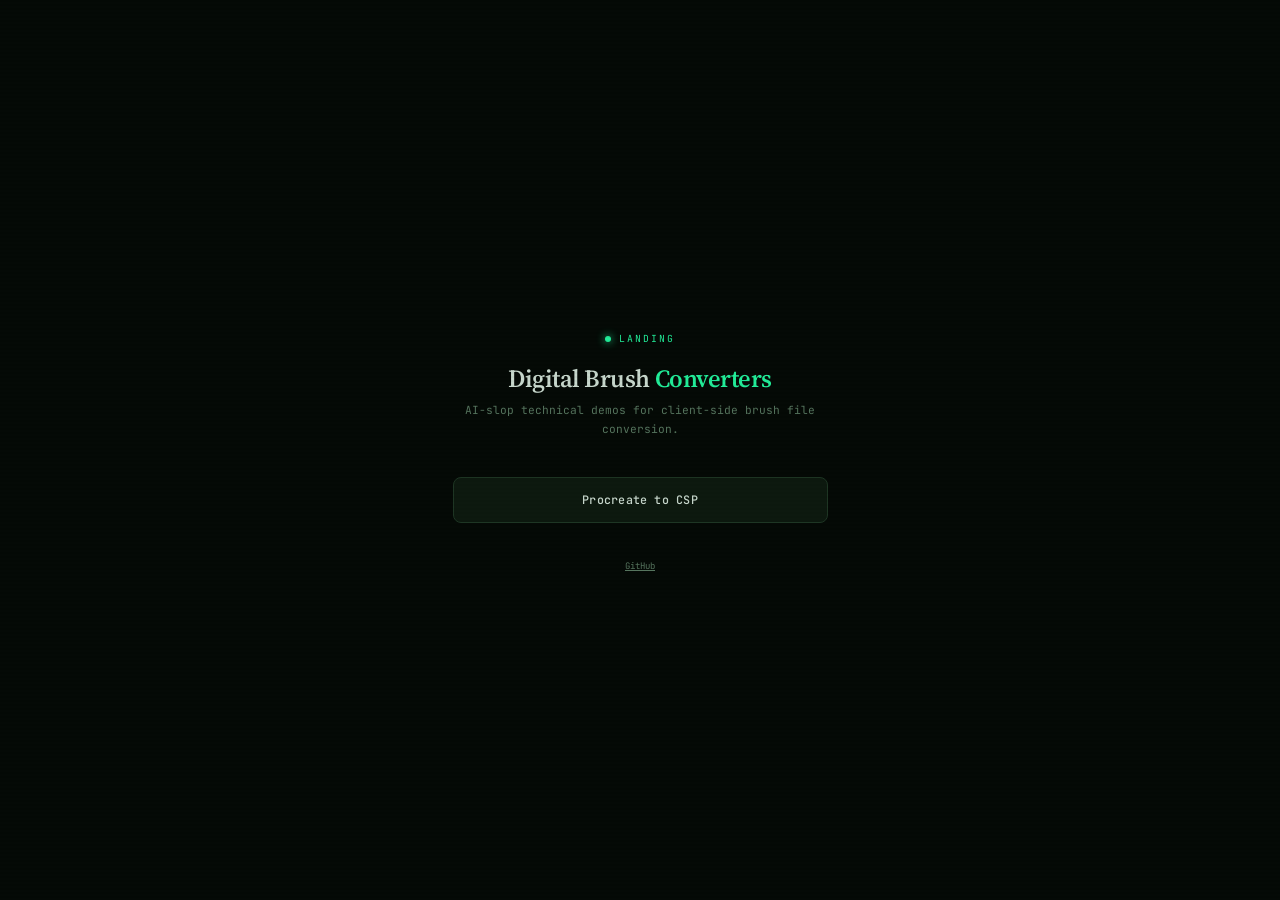
==== index.html @ ec1bb150 "Init" ====
<!DOCTYPE html>
<html lang="en">

<head>
  <meta charset="UTF-8">
  <meta name="viewport" content="width=device-width, initial-scale=1.0">
  <title>Links</title>
  <link
    href="https://fonts.googleapis.com/css2?family=JetBrains+Mono:wght@300;400;500;600;700&family=Source+Serif+4:ital,opsz,wght@0,8..60,300;0,8..60,400;0,8..60,600;1,8..60,400&display=swap"
    rel="stylesheet">
  <style>
    *,
    *::before,
    *::after {
      box-sizing: border-box;
      margin: 0;
      padding: 0
    }

    :root {
      --void: #050a06;
      --deep: #091209;
      --surf: #0d190f;
      --raised: #122016;
      --card: #17281c;
      --rule: #1e3624;
      --rule-hi: #2a5035;
      --t1: #c8d8cd;
      --t2: #88a891;
      --t3: #56755e;
      --green: #22ee99;
      --green-d: #22ee9930;
      --mono: 'JetBrains Mono', monospace;
      --serif: 'Source Serif 4', Georgia, serif;
    }

    html {
      font-size: 15px
    }

    body {
      font-family: var(--mono);
      background: var(--void);
      color: var(--t2);
      line-height: 1.55;
      min-height: 100vh;
      display: flex;
      align-items: center;
      justify-content: center;
      -webkit-font-smoothing: antialiased;
    }

    body::after {
      content: '';
      position: fixed;
      inset: 0;
      pointer-events: none;
      z-index: 9999;
      background: repeating-linear-gradient(0deg, transparent, transparent 2px, rgba(0, 0, 0, .03) 2px, rgba(0, 0, 0, .03) 4px);
    }

    .wrap {
      width: 100%;
      max-width: 420px;
      padding: 3rem 1.5rem;
      text-align: center;
    }

    .eyebrow {
      font-size: .65rem;
      letter-spacing: .2em;
      text-transform: uppercase;
      color: var(--green);
      display: inline-flex;
      align-items: center;
      gap: .5rem;
      margin-bottom: 1rem;
    }

    .eyebrow::before {
      content: '';
      width: 6px;
      height: 6px;
      background: var(--green);
      border-radius: 50%;
      box-shadow: 0 0 8px var(--green);
    }

    h1 {
      font-family: var(--serif);
      font-size: 1.65rem;
      font-weight: 600;
      color: var(--t1);
      line-height: 1.3;
      margin-bottom: .5rem;
      letter-spacing: -.02em;
    }

    h1 em {
      font-style: normal;
      color: var(--green)
    }

    .subtitle {
      font-size: .75rem;
      color: var(--t3);
      margin-bottom: 2.5rem;
      line-height: 1.7;
    }

    .links {
      display: flex;
      flex-direction: column;
      gap: .75rem;
    }

    .link-btn {
      display: block;
      font-family: var(--mono);
      font-size: .78rem;
      font-weight: 500;
      padding: .85rem 1.5rem;
      border: 1.5px solid var(--rule);
      border-radius: 8px;
      background: var(--surf);
      color: var(--t1);
      text-decoration: none;
      transition: all .2s;
      letter-spacing: .02em;
    }

    .link-btn:hover {
      border-color: var(--green);
      background: var(--green-d);
      color: var(--green);
      transform: translateY(-1px);
      box-shadow: 0 4px 20px var(--green-d);
    }

    .footer {
      margin-top: 2.5rem;
      font-size: .6rem;
      color: var(--t3);
      display: block;
    }
  </style>
</head>

<body>
  <div class="wrap">
    <div class="eyebrow">Landing</div>
    <h1>Digital Brush <em>Converters</em></h1>
    <p class="subtitle">AI-slop technical demos for client-side brush file conversion.</p>

    <div class="links">
      <a class="link-btn" href="procreate-csp-tools">Procreate to CSP</a>
    </div>

    <a class="footer" href="https://github.com/javadhamidi/digital-brush-converters">GitHub</a>
  </div>
</body>

</html>
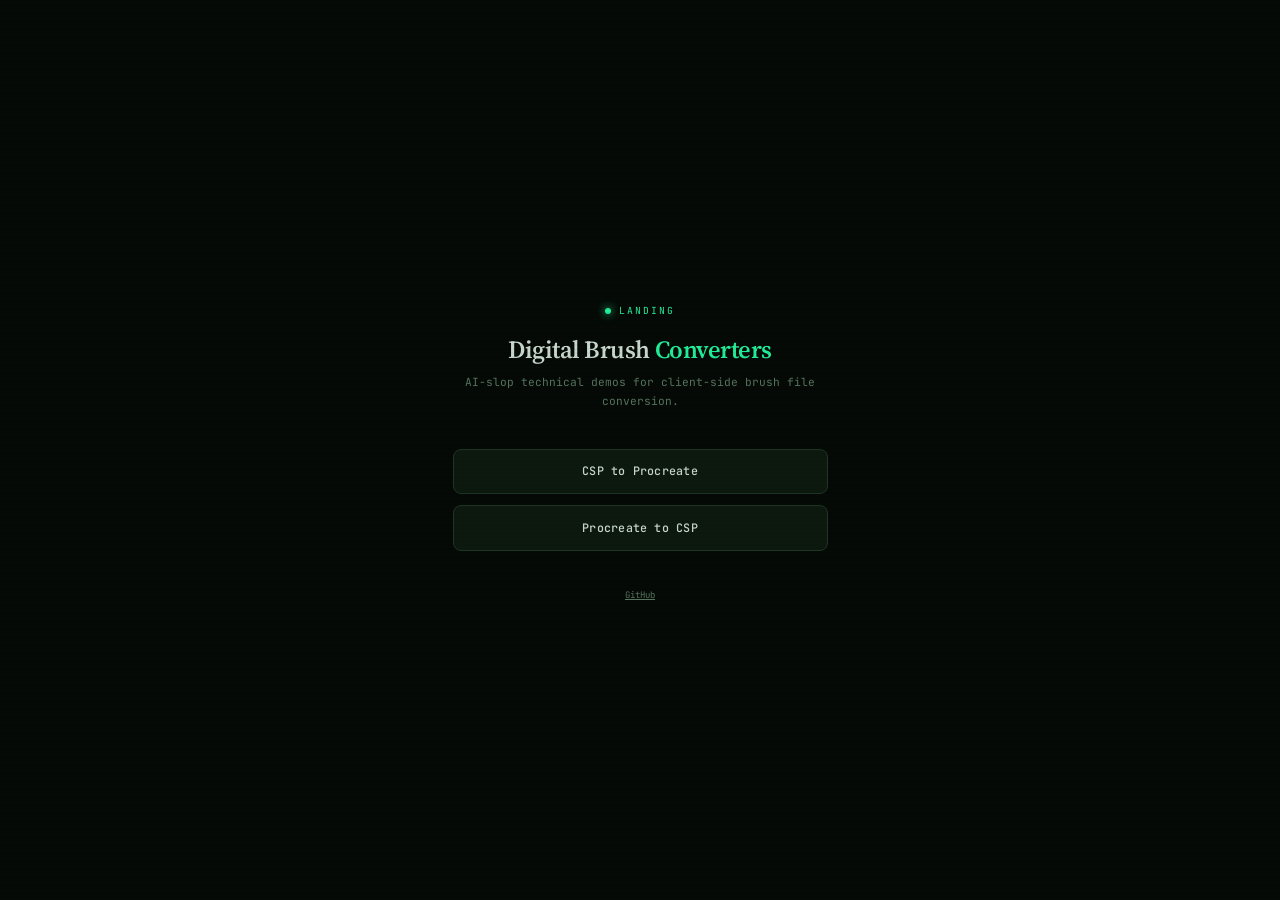
==== commit 3da30be1: "Added CSP to Procreate tool" ====
--- a/index.html
+++ b/index.html
@@ -153,11 +153,12 @@
     <p class="subtitle">AI-slop technical demos for client-side brush file conversion.</p>
 
     <div class="links">
-      <a class="link-btn" href="procreate-csp-tools">Procreate to CSP</a>
+      <a class="link-btn" href="tools/csp-to-procreate">CSP to Procreate</a>
+      <a class="link-btn" href="tools/procreate-to-csp">Procreate to CSP</a>
     </div>
 
     <a class="footer" href="https://github.com/javadhamidi/digital-brush-converters">GitHub</a>
   </div>
 </body>
 
-</html>+</html>
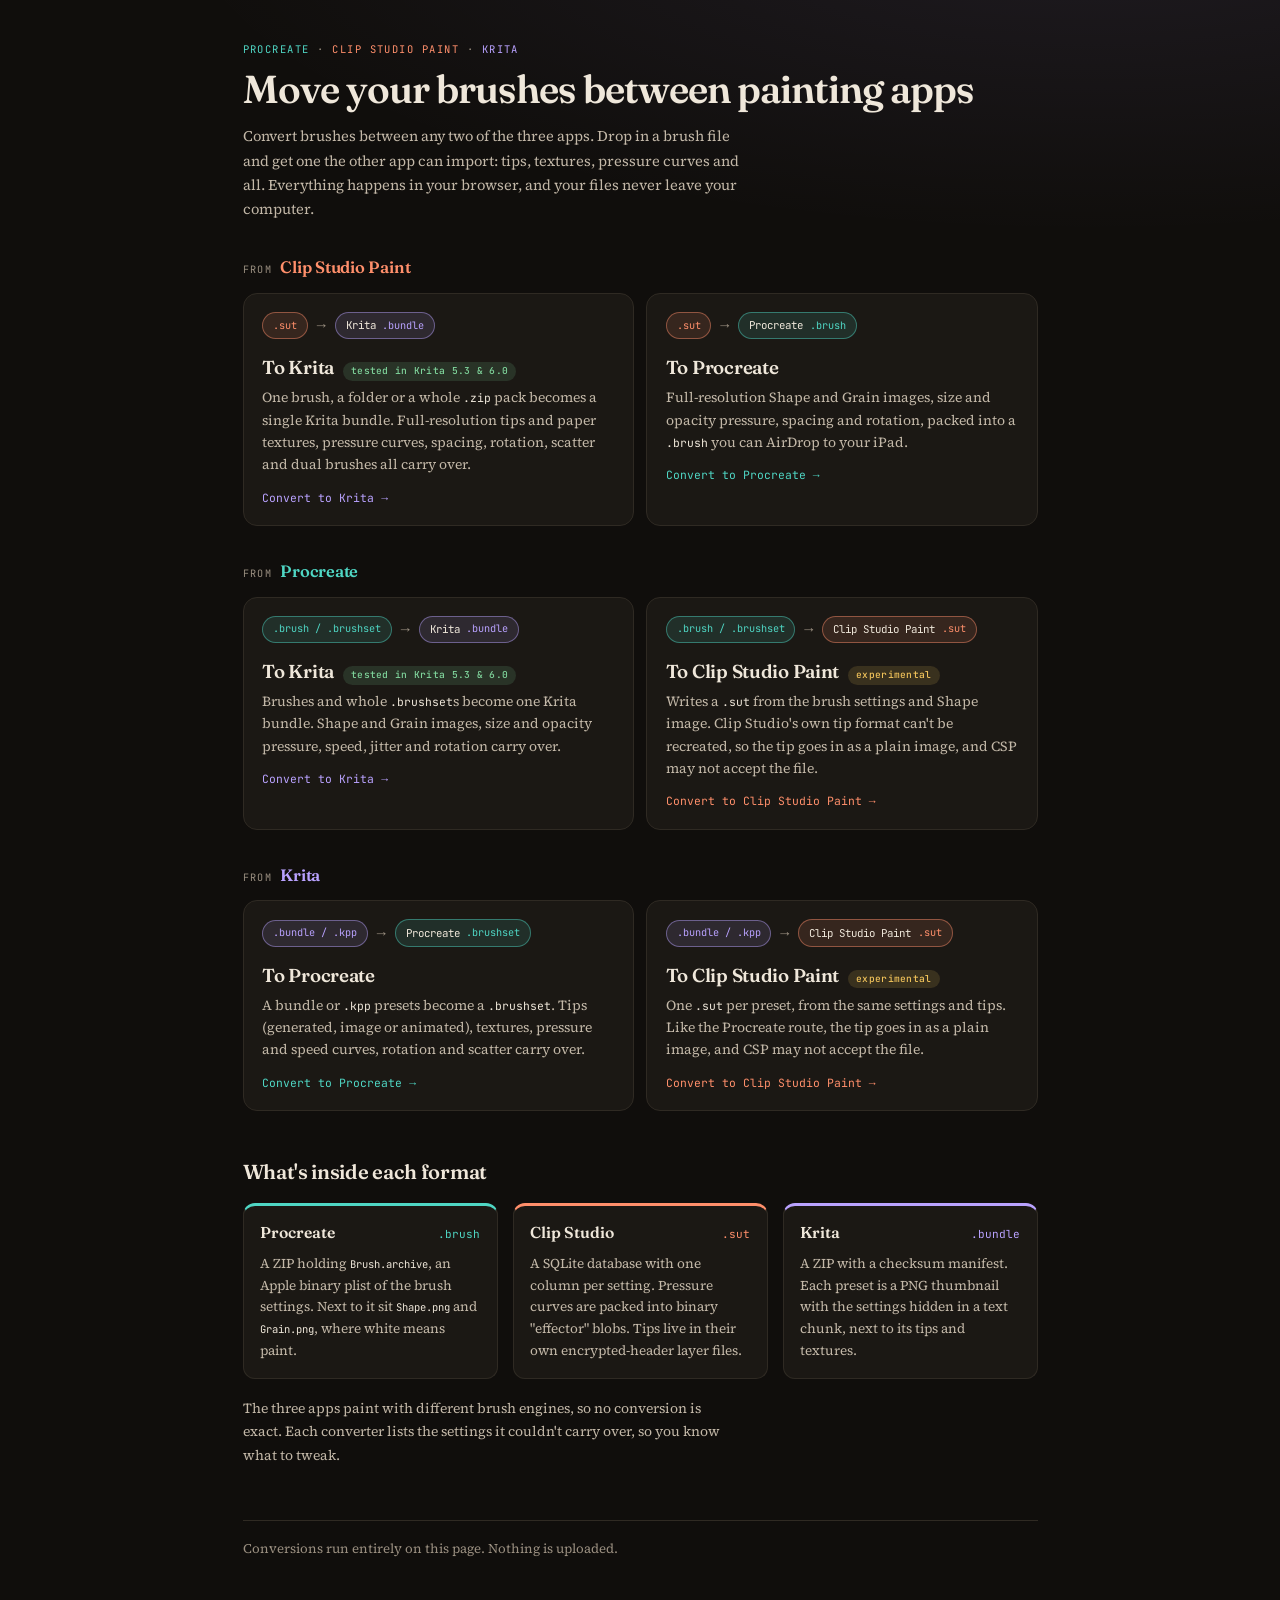
==== commit d5fc1826: "v2" ====
--- a/index.html
+++ b/index.html
@@ -1,164 +1,117 @@
 <!DOCTYPE html>
 <html lang="en">
-
 <head>
   <meta charset="UTF-8">
   <meta name="viewport" content="width=device-width, initial-scale=1.0">
-  <title>Links</title>
-  <link
-    href="https://fonts.googleapis.com/css2?family=JetBrains+Mono:wght@300;400;500;600;700&family=Source+Serif+4:ital,opsz,wght@0,8..60,300;0,8..60,400;0,8..60,600;1,8..60,400&display=swap"
-    rel="stylesheet">
-  <style>
-    *,
-    *::before,
-    *::after {
-      box-sizing: border-box;
-      margin: 0;
-      padding: 0
-    }
+  <title>Brush Converters</title>
+  <meta name="description" content="Move brushes between Procreate, Clip Studio Paint and Krita, right in your browser.">
+  <link rel="stylesheet" href="assets/fonts.css">
+  <link rel="stylesheet" href="assets/style.css">
+</head>
+<body class="to-krita">
+  <div class="wrap">
+    <header>
+      <p class="kicker"><span class="c-procreate">Procreate</span> · <span class="c-csp">Clip Studio Paint</span> · <span class="c-krita">Krita</span></p>
+      <h1>Move your brushes between painting apps</h1>
+      <p class="subtitle">Convert brushes between any two of the three apps. Drop in a brush file and get one the other app can import: tips, textures, pressure curves and all. Everything happens in your browser, and your files never leave your computer.</p>
+    </header>
 
-    :root {
-      --void: #050a06;
-      --deep: #091209;
-      --surf: #0d190f;
-      --raised: #122016;
-      --card: #17281c;
-      --rule: #1e3624;
-      --rule-hi: #2a5035;
-      --t1: #c8d8cd;
-      --t2: #88a891;
-      --t3: #56755e;
-      --green: #22ee99;
-      --green-d: #22ee9930;
-      --mono: 'JetBrains Mono', monospace;
-      --serif: 'Source Serif 4', Georgia, serif;
-    }
+    <nav class="routes" aria-label="Converters">
+      <section class="route-group" aria-labelledby="from-csp">
+        <h2 id="from-csp"><span class="from">From</span> <span class="c-csp">Clip Studio Paint</span></h2>
+        <div class="route-pair">
+        <a class="route to-krita" href="tools/csp-to-krita/">
+          <span class="route-line">
+            <span class="fmt csp"><span class="app">Clip Studio Paint</span> <code>.sut</code></span>
+            <span class="arrow" aria-hidden="true">→</span>
+            <span class="fmt krita"><span class="app">Krita</span> <code>.bundle</code></span>
+          </span>
+          <span class="route-title">To Krita <span class="tag ok">tested in Krita 5.3 &amp; 6.0</span></span>
+          <span class="route-desc">One brush, a folder or a whole <code>.zip</code> pack becomes a single Krita bundle. Full-resolution tips and paper textures, pressure curves, spacing, rotation, scatter and dual brushes all carry over.</span>
+          <span class="route-go">Convert to Krita →</span>
+        </a>
+        <a class="route to-procreate" href="tools/csp-to-procreate/">
+          <span class="route-line">
+            <span class="fmt csp"><span class="app">Clip Studio Paint</span> <code>.sut</code></span>
+            <span class="arrow" aria-hidden="true">→</span>
+            <span class="fmt procreate"><span class="app">Procreate</span> <code>.brush</code></span>
+          </span>
+          <span class="route-title">To Procreate</span>
+          <span class="route-desc">Full-resolution Shape and Grain images, size and opacity pressure, spacing and rotation, packed into a <code>.brush</code> you can AirDrop to your iPad.</span>
+          <span class="route-go">Convert to Procreate →</span>
+        </a>
+        </div>
+      </section>
+      <section class="route-group" aria-labelledby="from-procreate">
+        <h2 id="from-procreate"><span class="from">From</span> <span class="c-procreate">Procreate</span></h2>
+        <div class="route-pair">
+        <a class="route to-krita" href="tools/procreate-to-krita/">
+          <span class="route-line">
+            <span class="fmt procreate"><span class="app">Procreate</span> <code>.brush / .brushset</code></span>
+            <span class="arrow" aria-hidden="true">→</span>
+            <span class="fmt krita"><span class="app">Krita</span> <code>.bundle</code></span>
+          </span>
+          <span class="route-title">To Krita <span class="tag ok">tested in Krita 5.3 &amp; 6.0</span></span>
+          <span class="route-desc">Brushes and whole <code>.brushset</code>s become one Krita bundle. Shape and Grain images, size and opacity pressure, speed, jitter and rotation carry over.</span>
+          <span class="route-go">Convert to Krita →</span>
+        </a>
+        <a class="route to-csp" href="tools/procreate-to-csp/">
+          <span class="route-line">
+            <span class="fmt procreate"><span class="app">Procreate</span> <code>.brush / .brushset</code></span>
+            <span class="arrow" aria-hidden="true">→</span>
+            <span class="fmt csp"><span class="app">Clip Studio Paint</span> <code>.sut</code></span>
+          </span>
+          <span class="route-title">To Clip Studio Paint <span class="tag exp">experimental</span></span>
+          <span class="route-desc">Writes a <code>.sut</code> from the brush settings and Shape image. Clip Studio's own tip format can't be recreated, so the tip goes in as a plain image, and CSP may not accept the file.</span>
+          <span class="route-go">Convert to Clip Studio Paint →</span>
+        </a>
+        </div>
+      </section>
+      <section class="route-group" aria-labelledby="from-krita">
+        <h2 id="from-krita"><span class="from">From</span> <span class="c-krita">Krita</span></h2>
+        <div class="route-pair">
+        <a class="route to-procreate" href="tools/krita-to-procreate/">
+          <span class="route-line">
+            <span class="fmt krita"><span class="app">Krita</span> <code>.bundle / .kpp</code></span>
+            <span class="arrow" aria-hidden="true">→</span>
+            <span class="fmt procreate"><span class="app">Procreate</span> <code>.brushset</code></span>
+          </span>
+          <span class="route-title">To Procreate</span>
+          <span class="route-desc">A bundle or <code>.kpp</code> presets become a <code>.brushset</code>. Tips (generated, image or animated), textures, pressure and speed curves, rotation and scatter carry over.</span>
+          <span class="route-go">Convert to Procreate →</span>
+        </a>
+        <a class="route to-csp" href="tools/krita-to-csp/">
+          <span class="route-line">
+            <span class="fmt krita"><span class="app">Krita</span> <code>.bundle / .kpp</code></span>
+            <span class="arrow" aria-hidden="true">→</span>
+            <span class="fmt csp"><span class="app">Clip Studio Paint</span> <code>.sut</code></span>
+          </span>
+          <span class="route-title">To Clip Studio Paint <span class="tag exp">experimental</span></span>
+          <span class="route-desc">One <code>.sut</code> per preset, from the same settings and tips. Like the Procreate route, the tip goes in as a plain image, and CSP may not accept the file.</span>
+          <span class="route-go">Convert to Clip Studio Paint →</span>
+        </a>
+        </div>
+      </section>
+    </nav>
 
-    html {
-      font-size: 15px
-    }
+    <h2>What's inside each format</h2>
+    <div class="formats">
+      <section class="format procreate">
+        <h3>Procreate <code>.brush</code></h3>
+        <p>A ZIP holding <code>Brush.archive</code>, an Apple binary plist of the brush settings. Next to it sit <code>Shape.png</code> and <code>Grain.png</code>, where white means paint.</p>
+      </section>
+      <section class="format csp">
+        <h3>Clip Studio <code>.sut</code></h3>
+        <p>A SQLite database with one column per setting. Pressure curves are packed into binary "effector" blobs. Tips live in their own encrypted-header layer files.</p>
+      </section>
+      <section class="format krita">
+        <h3>Krita <code>.bundle</code></h3>
+        <p>A ZIP with a checksum manifest. Each preset is a PNG thumbnail with the settings hidden in a text chunk, next to its tips and textures.</p>
+      </section>
+    </div>
+    <p class="note">The three apps paint with different brush engines, so no conversion is exact. Each converter lists the settings it couldn't carry over, so you know what to tweak.</p>
 
-    body {
-      font-family: var(--mono);
-      background: var(--void);
-      color: var(--t2);
-      line-height: 1.55;
-      min-height: 100vh;
-      display: flex;
-      align-items: center;
-      justify-content: center;
-      -webkit-font-smoothing: antialiased;
-    }
-
-    body::after {
-      content: '';
-      position: fixed;
-      inset: 0;
-      pointer-events: none;
-      z-index: 9999;
-      background: repeating-linear-gradient(0deg, transparent, transparent 2px, rgba(0, 0, 0, .03) 2px, rgba(0, 0, 0, .03) 4px);
-    }
-
-    .wrap {
-      width: 100%;
-      max-width: 420px;
-      padding: 3rem 1.5rem;
-      text-align: center;
-    }
-
-    .eyebrow {
-      font-size: .65rem;
-      letter-spacing: .2em;
-      text-transform: uppercase;
-      color: var(--green);
-      display: inline-flex;
-      align-items: center;
-      gap: .5rem;
-      margin-bottom: 1rem;
-    }
-
-    .eyebrow::before {
-      content: '';
-      width: 6px;
-      height: 6px;
-      background: var(--green);
-      border-radius: 50%;
-      box-shadow: 0 0 8px var(--green);
-    }
-
-    h1 {
-      font-family: var(--serif);
-      font-size: 1.65rem;
-      font-weight: 600;
-      color: var(--t1);
-      line-height: 1.3;
-      margin-bottom: .5rem;
-      letter-spacing: -.02em;
-    }
-
-    h1 em {
-      font-style: normal;
-      color: var(--green)
-    }
-
-    .subtitle {
-      font-size: .75rem;
-      color: var(--t3);
-      margin-bottom: 2.5rem;
-      line-height: 1.7;
-    }
-
-    .links {
-      display: flex;
-      flex-direction: column;
-      gap: .75rem;
-    }
-
-    .link-btn {
-      display: block;
-      font-family: var(--mono);
-      font-size: .78rem;
-      font-weight: 500;
-      padding: .85rem 1.5rem;
-      border: 1.5px solid var(--rule);
-      border-radius: 8px;
-      background: var(--surf);
-      color: var(--t1);
-      text-decoration: none;
-      transition: all .2s;
-      letter-spacing: .02em;
-    }
-
-    .link-btn:hover {
-      border-color: var(--green);
-      background: var(--green-d);
-      color: var(--green);
-      transform: translateY(-1px);
-      box-shadow: 0 4px 20px var(--green-d);
-    }
-
-    .footer {
-      margin-top: 2.5rem;
-      font-size: .6rem;
-      color: var(--t3);
-      display: block;
-    }
-  </style>
-</head>
-
-<body>
-  <div class="wrap">
-    <div class="eyebrow">Landing</div>
-    <h1>Digital Brush <em>Converters</em></h1>
-    <p class="subtitle">AI-slop technical demos for client-side brush file conversion.</p>
-
-    <div class="links">
-      <a class="link-btn" href="tools/csp-to-procreate">CSP to Procreate</a>
-      <a class="link-btn" href="tools/procreate-to-csp">Procreate to CSP</a>
-    </div>
-
-    <a class="footer" href="https://github.com/javadhamidi/digital-brush-converters">GitHub</a>
+    <footer>Conversions run entirely on this page. Nothing is uploaded.</footer>
   </div>
 </body>
-
 </html>
--- a/assets/fonts.css
+++ b/assets/fonts.css
@@ -0,0 +1,378 @@
+/* vietnamese */
+@font-face {
+  font-family: 'Fraunces';
+  font-style: normal;
+  font-weight: 300;
+  font-display: swap;
+  src: url(fonts/fraunces-v38-6NU78FyLNQOQZAnv9bYEvDiIdE9Ea92uemAk_WBq8U_9v0c2Wa0KxCBTeO-U.woff2) format('woff2');
+  unicode-range: U+0102-0103, U+0110-0111, U+0128-0129, U+0168-0169, U+01A0-01A1, U+01AF-01B0, U+0300-0301, U+0303-0304, U+0308-0309, U+0323, U+0329, U+1EA0-1EF9, U+20AB;
+}
+/* latin-ext */
+@font-face {
+  font-family: 'Fraunces';
+  font-style: normal;
+  font-weight: 300;
+  font-display: swap;
+  src: url(fonts/fraunces-v38-6NU78FyLNQOQZAnv9bYEvDiIdE9Ea92uemAk_WBq8U_9v0c2Wa0KxCFTeO-U.woff2) format('woff2');
+  unicode-range: U+0100-02BA, U+02BD-02C5, U+02C7-02CC, U+02CE-02D7, U+02DD-02FF, U+0304, U+0308, U+0329, U+1D00-1DBF, U+1E00-1E9F, U+1EF2-1EFF, U+2020, U+20A0-20AB, U+20AD-20C4, U+2113, U+2C60-2C7F, U+A720-A7FF;
+}
+/* latin */
+@font-face {
+  font-family: 'Fraunces';
+  font-style: normal;
+  font-weight: 300;
+  font-display: swap;
+  src: url(fonts/fraunces-v38-6NU78FyLNQOQZAnv9bYEvDiIdE9Ea92uemAk_WBq8U_9v0c2Wa0KxC9TeA.woff2) format('woff2');
+  unicode-range: U+0000-00FF, U+0131, U+0152-0153, U+02BB-02BC, U+02C6, U+02DA, U+02DC, U+0304, U+0308, U+0329, U+2000-206F, U+20AC, U+2122, U+2191, U+2193, U+2212, U+2215, U+FEFF, U+FFFD;
+}
+/* vietnamese */
+@font-face {
+  font-family: 'Fraunces';
+  font-style: normal;
+  font-weight: 600;
+  font-display: swap;
+  src: url(fonts/fraunces-v38-6NU78FyLNQOQZAnv9bYEvDiIdE9Ea92uemAk_WBq8U_9v0c2Wa0KxCBTeO-U.woff2) format('woff2');
+  unicode-range: U+0102-0103, U+0110-0111, U+0128-0129, U+0168-0169, U+01A0-01A1, U+01AF-01B0, U+0300-0301, U+0303-0304, U+0308-0309, U+0323, U+0329, U+1EA0-1EF9, U+20AB;
+}
+/* latin-ext */
+@font-face {
+  font-family: 'Fraunces';
+  font-style: normal;
+  font-weight: 600;
+  font-display: swap;
+  src: url(fonts/fraunces-v38-6NU78FyLNQOQZAnv9bYEvDiIdE9Ea92uemAk_WBq8U_9v0c2Wa0KxCFTeO-U.woff2) format('woff2');
+  unicode-range: U+0100-02BA, U+02BD-02C5, U+02C7-02CC, U+02CE-02D7, U+02DD-02FF, U+0304, U+0308, U+0329, U+1D00-1DBF, U+1E00-1E9F, U+1EF2-1EFF, U+2020, U+20A0-20AB, U+20AD-20C4, U+2113, U+2C60-2C7F, U+A720-A7FF;
+}
+/* latin */
+@font-face {
+  font-family: 'Fraunces';
+  font-style: normal;
+  font-weight: 600;
+  font-display: swap;
+  src: url(fonts/fraunces-v38-6NU78FyLNQOQZAnv9bYEvDiIdE9Ea92uemAk_WBq8U_9v0c2Wa0KxC9TeA.woff2) format('woff2');
+  unicode-range: U+0000-00FF, U+0131, U+0152-0153, U+02BB-02BC, U+02C6, U+02DA, U+02DC, U+0304, U+0308, U+0329, U+2000-206F, U+20AC, U+2122, U+2191, U+2193, U+2212, U+2215, U+FEFF, U+FFFD;
+}
+/* cyrillic-ext */
+@font-face {
+  font-family: 'JetBrains Mono';
+  font-style: normal;
+  font-weight: 400;
+  font-display: swap;
+  src: url(fonts/jetbrainsmono-v24-tDbv2o-flEEny0FZhsfKu5WU4zr3E_BX0PnT8RD8yKwBNntkaToggR7BYRbKPx3cwhsk.woff2) format('woff2');
+  unicode-range: U+0460-052F, U+1C80-1C8A, U+20B4, U+2DE0-2DFF, U+A640-A69F, U+FE2E-FE2F;
+}
+/* cyrillic */
+@font-face {
+  font-family: 'JetBrains Mono';
+  font-style: normal;
+  font-weight: 400;
+  font-display: swap;
+  src: url(fonts/jetbrainsmono-v24-tDbv2o-flEEny0FZhsfKu5WU4zr3E_BX0PnT8RD8yKwBNntkaToggR7BYRbKPxTcwhsk.woff2) format('woff2');
+  unicode-range: U+0301, U+0400-045F, U+0490-0491, U+04B0-04B1, U+2116;
+}
+/* greek */
+@font-face {
+  font-family: 'JetBrains Mono';
+  font-style: normal;
+  font-weight: 400;
+  font-display: swap;
+  src: url(fonts/jetbrainsmono-v24-tDbv2o-flEEny0FZhsfKu5WU4zr3E_BX0PnT8RD8yKwBNntkaToggR7BYRbKPxPcwhsk.woff2) format('woff2');
+  unicode-range: U+0370-0377, U+037A-037F, U+0384-038A, U+038C, U+038E-03A1, U+03A3-03FF;
+}
+/* vietnamese */
+@font-face {
+  font-family: 'JetBrains Mono';
+  font-style: normal;
+  font-weight: 400;
+  font-display: swap;
+  src: url(fonts/jetbrainsmono-v24-tDbv2o-flEEny0FZhsfKu5WU4zr3E_BX0PnT8RD8yKwBNntkaToggR7BYRbKPx_cwhsk.woff2) format('woff2');
+  unicode-range: U+0102-0103, U+0110-0111, U+0128-0129, U+0168-0169, U+01A0-01A1, U+01AF-01B0, U+0300-0301, U+0303-0304, U+0308-0309, U+0323, U+0329, U+1EA0-1EF9, U+20AB;
+}
+/* latin-ext */
+@font-face {
+  font-family: 'JetBrains Mono';
+  font-style: normal;
+  font-weight: 400;
+  font-display: swap;
+  src: url(fonts/jetbrainsmono-v24-tDbv2o-flEEny0FZhsfKu5WU4zr3E_BX0PnT8RD8yKwBNntkaToggR7BYRbKPx7cwhsk.woff2) format('woff2');
+  unicode-range: U+0100-02BA, U+02BD-02C5, U+02C7-02CC, U+02CE-02D7, U+02DD-02FF, U+0304, U+0308, U+0329, U+1D00-1DBF, U+1E00-1E9F, U+1EF2-1EFF, U+2020, U+20A0-20AB, U+20AD-20C4, U+2113, U+2C60-2C7F, U+A720-A7FF;
+}
+/* latin */
+@font-face {
+  font-family: 'JetBrains Mono';
+  font-style: normal;
+  font-weight: 400;
+  font-display: swap;
+  src: url(fonts/jetbrainsmono-v24-tDbv2o-flEEny0FZhsfKu5WU4zr3E_BX0PnT8RD8yKwBNntkaToggR7BYRbKPxDcwg.woff2) format('woff2');
+  unicode-range: U+0000-00FF, U+0131, U+0152-0153, U+02BB-02BC, U+02C6, U+02DA, U+02DC, U+0304, U+0308, U+0329, U+2000-206F, U+20AC, U+2122, U+2191, U+2193, U+2212, U+2215, U+FEFF, U+FFFD;
+}
+/* cyrillic-ext */
+@font-face {
+  font-family: 'JetBrains Mono';
+  font-style: normal;
+  font-weight: 500;
+  font-display: swap;
+  src: url(fonts/jetbrainsmono-v24-tDbv2o-flEEny0FZhsfKu5WU4zr3E_BX0PnT8RD8yKwBNntkaToggR7BYRbKPx3cwhsk.woff2) format('woff2');
+  unicode-range: U+0460-052F, U+1C80-1C8A, U+20B4, U+2DE0-2DFF, U+A640-A69F, U+FE2E-FE2F;
+}
+/* cyrillic */
+@font-face {
+  font-family: 'JetBrains Mono';
+  font-style: normal;
+  font-weight: 500;
+  font-display: swap;
+  src: url(fonts/jetbrainsmono-v24-tDbv2o-flEEny0FZhsfKu5WU4zr3E_BX0PnT8RD8yKwBNntkaToggR7BYRbKPxTcwhsk.woff2) format('woff2');
+  unicode-range: U+0301, U+0400-045F, U+0490-0491, U+04B0-04B1, U+2116;
+}
+/* greek */
+@font-face {
+  font-family: 'JetBrains Mono';
+  font-style: normal;
+  font-weight: 500;
+  font-display: swap;
+  src: url(fonts/jetbrainsmono-v24-tDbv2o-flEEny0FZhsfKu5WU4zr3E_BX0PnT8RD8yKwBNntkaToggR7BYRbKPxPcwhsk.woff2) format('woff2');
+  unicode-range: U+0370-0377, U+037A-037F, U+0384-038A, U+038C, U+038E-03A1, U+03A3-03FF;
+}
+/* vietnamese */
+@font-face {
+  font-family: 'JetBrains Mono';
+  font-style: normal;
+  font-weight: 500;
+  font-display: swap;
+  src: url(fonts/jetbrainsmono-v24-tDbv2o-flEEny0FZhsfKu5WU4zr3E_BX0PnT8RD8yKwBNntkaToggR7BYRbKPx_cwhsk.woff2) format('woff2');
+  unicode-range: U+0102-0103, U+0110-0111, U+0128-0129, U+0168-0169, U+01A0-01A1, U+01AF-01B0, U+0300-0301, U+0303-0304, U+0308-0309, U+0323, U+0329, U+1EA0-1EF9, U+20AB;
+}
+/* latin-ext */
+@font-face {
+  font-family: 'JetBrains Mono';
+  font-style: normal;
+  font-weight: 500;
+  font-display: swap;
+  src: url(fonts/jetbrainsmono-v24-tDbv2o-flEEny0FZhsfKu5WU4zr3E_BX0PnT8RD8yKwBNntkaToggR7BYRbKPx7cwhsk.woff2) format('woff2');
+  unicode-range: U+0100-02BA, U+02BD-02C5, U+02C7-02CC, U+02CE-02D7, U+02DD-02FF, U+0304, U+0308, U+0329, U+1D00-1DBF, U+1E00-1E9F, U+1EF2-1EFF, U+2020, U+20A0-20AB, U+20AD-20C4, U+2113, U+2C60-2C7F, U+A720-A7FF;
+}
+/* latin */
+@font-face {
+  font-family: 'JetBrains Mono';
+  font-style: normal;
+  font-weight: 500;
+  font-display: swap;
+  src: url(fonts/jetbrainsmono-v24-tDbv2o-flEEny0FZhsfKu5WU4zr3E_BX0PnT8RD8yKwBNntkaToggR7BYRbKPxDcwg.woff2) format('woff2');
+  unicode-range: U+0000-00FF, U+0131, U+0152-0153, U+02BB-02BC, U+02C6, U+02DA, U+02DC, U+0304, U+0308, U+0329, U+2000-206F, U+20AC, U+2122, U+2191, U+2193, U+2212, U+2215, U+FEFF, U+FFFD;
+}
+/* cyrillic-ext */
+@font-face {
+  font-family: 'JetBrains Mono';
+  font-style: normal;
+  font-weight: 700;
+  font-display: swap;
+  src: url(fonts/jetbrainsmono-v24-tDbv2o-flEEny0FZhsfKu5WU4zr3E_BX0PnT8RD8yKwBNntkaToggR7BYRbKPx3cwhsk.woff2) format('woff2');
+  unicode-range: U+0460-052F, U+1C80-1C8A, U+20B4, U+2DE0-2DFF, U+A640-A69F, U+FE2E-FE2F;
+}
+/* cyrillic */
+@font-face {
+  font-family: 'JetBrains Mono';
+  font-style: normal;
+  font-weight: 700;
+  font-display: swap;
+  src: url(fonts/jetbrainsmono-v24-tDbv2o-flEEny0FZhsfKu5WU4zr3E_BX0PnT8RD8yKwBNntkaToggR7BYRbKPxTcwhsk.woff2) format('woff2');
+  unicode-range: U+0301, U+0400-045F, U+0490-0491, U+04B0-04B1, U+2116;
+}
+/* greek */
+@font-face {
+  font-family: 'JetBrains Mono';
+  font-style: normal;
+  font-weight: 700;
+  font-display: swap;
+  src: url(fonts/jetbrainsmono-v24-tDbv2o-flEEny0FZhsfKu5WU4zr3E_BX0PnT8RD8yKwBNntkaToggR7BYRbKPxPcwhsk.woff2) format('woff2');
+  unicode-range: U+0370-0377, U+037A-037F, U+0384-038A, U+038C, U+038E-03A1, U+03A3-03FF;
+}
+/* vietnamese */
+@font-face {
+  font-family: 'JetBrains Mono';
+  font-style: normal;
+  font-weight: 700;
+  font-display: swap;
+  src: url(fonts/jetbrainsmono-v24-tDbv2o-flEEny0FZhsfKu5WU4zr3E_BX0PnT8RD8yKwBNntkaToggR7BYRbKPx_cwhsk.woff2) format('woff2');
+  unicode-range: U+0102-0103, U+0110-0111, U+0128-0129, U+0168-0169, U+01A0-01A1, U+01AF-01B0, U+0300-0301, U+0303-0304, U+0308-0309, U+0323, U+0329, U+1EA0-1EF9, U+20AB;
+}
+/* latin-ext */
+@font-face {
+  font-family: 'JetBrains Mono';
+  font-style: normal;
+  font-weight: 700;
+  font-display: swap;
+  src: url(fonts/jetbrainsmono-v24-tDbv2o-flEEny0FZhsfKu5WU4zr3E_BX0PnT8RD8yKwBNntkaToggR7BYRbKPx7cwhsk.woff2) format('woff2');
+  unicode-range: U+0100-02BA, U+02BD-02C5, U+02C7-02CC, U+02CE-02D7, U+02DD-02FF, U+0304, U+0308, U+0329, U+1D00-1DBF, U+1E00-1E9F, U+1EF2-1EFF, U+2020, U+20A0-20AB, U+20AD-20C4, U+2113, U+2C60-2C7F, U+A720-A7FF;
+}
+/* latin */
+@font-face {
+  font-family: 'JetBrains Mono';
+  font-style: normal;
+  font-weight: 700;
+  font-display: swap;
+  src: url(fonts/jetbrainsmono-v24-tDbv2o-flEEny0FZhsfKu5WU4zr3E_BX0PnT8RD8yKwBNntkaToggR7BYRbKPxDcwg.woff2) format('woff2');
+  unicode-range: U+0000-00FF, U+0131, U+0152-0153, U+02BB-02BC, U+02C6, U+02DA, U+02DC, U+0304, U+0308, U+0329, U+2000-206F, U+20AC, U+2122, U+2191, U+2193, U+2212, U+2215, U+FEFF, U+FFFD;
+}
+/* cyrillic-ext */
+@font-face {
+  font-family: 'Source Serif 4';
+  font-style: italic;
+  font-weight: 400;
+  font-display: swap;
+  src: url(fonts/sourceserif4-v15-vEFH2_tTDB4M7-auWDN0ahZJW1ge6NmXq2ZbF8zBfb98SUr3aX2AzA.woff2) format('woff2');
+  unicode-range: U+0460-052F, U+1C80-1C8A, U+20B4, U+2DE0-2DFF, U+A640-A69F, U+FE2E-FE2F;
+}
+/* cyrillic */
+@font-face {
+  font-family: 'Source Serif 4';
+  font-style: italic;
+  font-weight: 400;
+  font-display: swap;
+  src: url(fonts/sourceserif4-v15-vEFH2_tTDB4M7-auWDN0ahZJW1ge6NmXq2ZbF8zBfb98SUr-aX2AzA.woff2) format('woff2');
+  unicode-range: U+0301, U+0400-045F, U+0490-0491, U+04B0-04B1, U+2116;
+}
+/* greek */
+@font-face {
+  font-family: 'Source Serif 4';
+  font-style: italic;
+  font-weight: 400;
+  font-display: swap;
+  src: url(fonts/sourceserif4-v15-vEFH2_tTDB4M7-auWDN0ahZJW1ge6NmXq2ZbF8zBfb98SUr5aX2AzA.woff2) format('woff2');
+  unicode-range: U+0370-0377, U+037A-037F, U+0384-038A, U+038C, U+038E-03A1, U+03A3-03FF;
+}
+/* vietnamese */
+@font-face {
+  font-family: 'Source Serif 4';
+  font-style: italic;
+  font-weight: 400;
+  font-display: swap;
+  src: url(fonts/sourceserif4-v15-vEFH2_tTDB4M7-auWDN0ahZJW1ge6NmXq2ZbF8zBfb98SUr1aX2AzA.woff2) format('woff2');
+  unicode-range: U+0102-0103, U+0110-0111, U+0128-0129, U+0168-0169, U+01A0-01A1, U+01AF-01B0, U+0300-0301, U+0303-0304, U+0308-0309, U+0323, U+0329, U+1EA0-1EF9, U+20AB;
+}
+/* latin-ext */
+@font-face {
+  font-family: 'Source Serif 4';
+  font-style: italic;
+  font-weight: 400;
+  font-display: swap;
+  src: url(fonts/sourceserif4-v15-vEFH2_tTDB4M7-auWDN0ahZJW1ge6NmXq2ZbF8zBfb98SUr0aX2AzA.woff2) format('woff2');
+  unicode-range: U+0100-02BA, U+02BD-02C5, U+02C7-02CC, U+02CE-02D7, U+02DD-02FF, U+0304, U+0308, U+0329, U+1D00-1DBF, U+1E00-1E9F, U+1EF2-1EFF, U+2020, U+20A0-20AB, U+20AD-20C4, U+2113, U+2C60-2C7F, U+A720-A7FF;
+}
+/* latin */
+@font-face {
+  font-family: 'Source Serif 4';
+  font-style: italic;
+  font-weight: 400;
+  font-display: swap;
+  src: url(fonts/sourceserif4-v15-vEFH2_tTDB4M7-auWDN0ahZJW1ge6NmXq2ZbF8zBfb98SUr6aX0.woff2) format('woff2');
+  unicode-range: U+0000-00FF, U+0131, U+0152-0153, U+02BB-02BC, U+02C6, U+02DA, U+02DC, U+0304, U+0308, U+0329, U+2000-206F, U+20AC, U+2122, U+2191, U+2193, U+2212, U+2215, U+FEFF, U+FFFD;
+}
+/* cyrillic-ext */
+@font-face {
+  font-family: 'Source Serif 4';
+  font-style: normal;
+  font-weight: 400;
+  font-display: swap;
+  src: url(fonts/sourceserif4-v15-vEFI2_tTDB4M7-auWDN0ahZJW1gW8tenXg.woff2) format('woff2');
+  unicode-range: U+0460-052F, U+1C80-1C8A, U+20B4, U+2DE0-2DFF, U+A640-A69F, U+FE2E-FE2F;
+}
+/* cyrillic */
+@font-face {
+  font-family: 'Source Serif 4';
+  font-style: normal;
+  font-weight: 400;
+  font-display: swap;
+  src: url(fonts/sourceserif4-v15-vEFI2_tTDB4M7-auWDN0ahZJW1gf8tenXg.woff2) format('woff2');
+  unicode-range: U+0301, U+0400-045F, U+0490-0491, U+04B0-04B1, U+2116;
+}
+/* greek */
+@font-face {
+  font-family: 'Source Serif 4';
+  font-style: normal;
+  font-weight: 400;
+  font-display: swap;
+  src: url(fonts/sourceserif4-v15-vEFI2_tTDB4M7-auWDN0ahZJW1gY8tenXg.woff2) format('woff2');
+  unicode-range: U+0370-0377, U+037A-037F, U+0384-038A, U+038C, U+038E-03A1, U+03A3-03FF;
+}
+/* vietnamese */
+@font-face {
+  font-family: 'Source Serif 4';
+  font-style: normal;
+  font-weight: 400;
+  font-display: swap;
+  src: url(fonts/sourceserif4-v15-vEFI2_tTDB4M7-auWDN0ahZJW1gU8tenXg.woff2) format('woff2');
+  unicode-range: U+0102-0103, U+0110-0111, U+0128-0129, U+0168-0169, U+01A0-01A1, U+01AF-01B0, U+0300-0301, U+0303-0304, U+0308-0309, U+0323, U+0329, U+1EA0-1EF9, U+20AB;
+}
+/* latin-ext */
+@font-face {
+  font-family: 'Source Serif 4';
+  font-style: normal;
+  font-weight: 400;
+  font-display: swap;
+  src: url(fonts/sourceserif4-v15-vEFI2_tTDB4M7-auWDN0ahZJW1gV8tenXg.woff2) format('woff2');
+  unicode-range: U+0100-02BA, U+02BD-02C5, U+02C7-02CC, U+02CE-02D7, U+02DD-02FF, U+0304, U+0308, U+0329, U+1D00-1DBF, U+1E00-1E9F, U+1EF2-1EFF, U+2020, U+20A0-20AB, U+20AD-20C4, U+2113, U+2C60-2C7F, U+A720-A7FF;
+}
+/* latin */
+@font-face {
+  font-family: 'Source Serif 4';
+  font-style: normal;
+  font-weight: 400;
+  font-display: swap;
+  src: url(fonts/sourceserif4-v15-vEFI2_tTDB4M7-auWDN0ahZJW1gb8tc.woff2) format('woff2');
+  unicode-range: U+0000-00FF, U+0131, U+0152-0153, U+02BB-02BC, U+02C6, U+02DA, U+02DC, U+0304, U+0308, U+0329, U+2000-206F, U+20AC, U+2122, U+2191, U+2193, U+2212, U+2215, U+FEFF, U+FFFD;
+}
+/* cyrillic-ext */
+@font-face {
+  font-family: 'Source Serif 4';
+  font-style: normal;
+  font-weight: 600;
+  font-display: swap;
+  src: url(fonts/sourceserif4-v15-vEFI2_tTDB4M7-auWDN0ahZJW1gW8tenXg.woff2) format('woff2');
+  unicode-range: U+0460-052F, U+1C80-1C8A, U+20B4, U+2DE0-2DFF, U+A640-A69F, U+FE2E-FE2F;
+}
+/* cyrillic */
+@font-face {
+  font-family: 'Source Serif 4';
+  font-style: normal;
+  font-weight: 600;
+  font-display: swap;
+  src: url(fonts/sourceserif4-v15-vEFI2_tTDB4M7-auWDN0ahZJW1gf8tenXg.woff2) format('woff2');
+  unicode-range: U+0301, U+0400-045F, U+0490-0491, U+04B0-04B1, U+2116;
+}
+/* greek */
+@font-face {
+  font-family: 'Source Serif 4';
+  font-style: normal;
+  font-weight: 600;
+  font-display: swap;
+  src: url(fonts/sourceserif4-v15-vEFI2_tTDB4M7-auWDN0ahZJW1gY8tenXg.woff2) format('woff2');
+  unicode-range: U+0370-0377, U+037A-037F, U+0384-038A, U+038C, U+038E-03A1, U+03A3-03FF;
+}
+/* vietnamese */
+@font-face {
+  font-family: 'Source Serif 4';
+  font-style: normal;
+  font-weight: 600;
+  font-display: swap;
+  src: url(fonts/sourceserif4-v15-vEFI2_tTDB4M7-auWDN0ahZJW1gU8tenXg.woff2) format('woff2');
+  unicode-range: U+0102-0103, U+0110-0111, U+0128-0129, U+0168-0169, U+01A0-01A1, U+01AF-01B0, U+0300-0301, U+0303-0304, U+0308-0309, U+0323, U+0329, U+1EA0-1EF9, U+20AB;
+}
+/* latin-ext */
+@font-face {
+  font-family: 'Source Serif 4';
+  font-style: normal;
+  font-weight: 600;
+  font-display: swap;
+  src: url(fonts/sourceserif4-v15-vEFI2_tTDB4M7-auWDN0ahZJW1gV8tenXg.woff2) format('woff2');
+  unicode-range: U+0100-02BA, U+02BD-02C5, U+02C7-02CC, U+02CE-02D7, U+02DD-02FF, U+0304, U+0308, U+0329, U+1D00-1DBF, U+1E00-1E9F, U+1EF2-1EFF, U+2020, U+20A0-20AB, U+20AD-20C4, U+2113, U+2C60-2C7F, U+A720-A7FF;
+}
+/* latin */
+@font-face {
+  font-family: 'Source Serif 4';
+  font-style: normal;
+  font-weight: 600;
+  font-display: swap;
+  src: url(fonts/sourceserif4-v15-vEFI2_tTDB4M7-auWDN0ahZJW1gb8tc.woff2) format('woff2');
+  unicode-range: U+0000-00FF, U+0131, U+0152-0153, U+02BB-02BC, U+02C6, U+02DA, U+02DC, U+0304, U+0308, U+0329, U+2000-206F, U+20AC, U+2122, U+2191, U+2193, U+2212, U+2215, U+FEFF, U+FFFD;
+}
--- a/assets/style.css
+++ b/assets/style.css
@@ -0,0 +1,220 @@
+/* Shared theme for the brush converters.
+ * Each painting app has its own colour, used wherever that app appears:
+ * Clip Studio Paint = coral, Procreate = teal, Krita = violet. A converter page
+ * takes the colour of the app it converts *to* (body.to-csp / to-procreate / to-krita). */
+*, *::before, *::after { box-sizing: border-box; margin: 0; padding: 0; }
+:root {
+  /* warm neutrals: ink on dark paper */
+  --void: #100e0c; --deep: #15120f; --surf: #1b1814; --raised: #221e19; --card: #29241e;
+  --rule: #2f2a23; --rule-hi: #463d32;
+  --t1: #efe7da; --t2: #c3b8a8; --t3: #9a8f80;
+  --csp: #ff8f6b; --procreate: #4fd6c4; --krita: #b9a2ff;
+  --ok: #7fd49b; --warn: #f0c25a; --err: #ff6b6b; --code: #a6c8ff; --num: #a6c8ff;
+  --accent: var(--krita);
+  --mono: 'JetBrains Mono', ui-monospace, monospace;
+  --serif: 'Source Serif 4', Georgia, serif;
+  --display: 'Fraunces', 'Source Serif 4', Georgia, serif;
+}
+body.to-csp { --accent: var(--csp); }
+body.to-procreate { --accent: var(--procreate); }
+body.to-krita { --accent: var(--krita); }
+.c-csp { color: var(--csp); } .c-procreate { color: var(--procreate); } .c-krita { color: var(--krita); }
+.c-ok { color: var(--ok); } .c-err { color: var(--err); } .warn { color: var(--warn); }
+
+html { font-size: 15px; }
+body {
+  font-family: var(--mono); color: var(--t2); line-height: 1.55; min-height: 100vh; -webkit-font-smoothing: antialiased;
+  background:
+    radial-gradient(120% 60% at 85% -10%, color-mix(in srgb, var(--accent) 9%, transparent), transparent 60%),
+    var(--void);
+  background-attachment: fixed;
+}
+a { color: var(--accent); text-decoration: underline; text-decoration-color: color-mix(in srgb, var(--accent) 40%, transparent); text-underline-offset: 3px; }
+a:hover { text-decoration-color: currentColor; }
+code { font-family: var(--mono); }
+:focus-visible { outline: 2px solid var(--accent); outline-offset: 3px; }
+.wrap { max-width: 840px; margin: 0 auto; padding: 2rem 1rem 5rem; }
+@media (min-width: 640px) { .wrap { padding: 2.75rem 1.5rem 6rem; } }
+
+/* Top bar */
+.crumbs { display: flex; flex-wrap: wrap; align-items: center; gap: .5rem 1.1rem; font-size: .72rem; margin-bottom: 2.5rem; }
+.crumbs a { color: var(--t3); text-decoration: none; }
+.crumbs a:hover { color: var(--t1); }
+.crumbs .home { font-family: var(--display); font-size: .95rem; font-weight: 600; color: var(--t1); margin-right: .3rem; letter-spacing: -.01em; }
+/* "From [app] to [app]" switcher: the current pair is filled in its app's colour. */
+.sw { display: inline-flex; flex-wrap: wrap; align-items: center; gap: .25rem; }
+.sw-lbl { color: var(--t3); margin-right: .25rem; }
+.crumbs .sw-app { padding: .2rem .6rem; border-radius: 999px; border: 1px solid var(--rule); color: var(--t2); }
+.crumbs .sw-app:hover { color: var(--t1); border-color: var(--rule-hi); }
+.crumbs .sw-app[aria-current] { color: var(--c); border-color: color-mix(in srgb, var(--c) 55%, transparent); background: color-mix(in srgb, var(--c) 12%, transparent); }
+.sw-app.c-csp { --c: var(--csp); } .sw-app.c-procreate { --c: var(--procreate); } .sw-app.c-krita { --c: var(--krita); }
+
+/* Headings */
+header { margin-bottom: 2.25rem; }
+.kicker { font-size: .7rem; letter-spacing: .14em; text-transform: uppercase; color: var(--t3); margin-bottom: .7rem; }
+h1 { font-family: var(--display); font-optical-sizing: auto; font-size: clamp(1.9rem, 5.5vw, 2.6rem); font-weight: 600; color: var(--t1); line-height: 1.1; letter-spacing: -.025em; margin-bottom: .9rem; }
+h1 .to { font-weight: 300; color: var(--t3); margin: 0 .15em; }
+h2 { font-family: var(--display); font-size: 1.35rem; font-weight: 600; color: var(--t1); margin: 3rem 0 1rem; letter-spacing: -.015em; }
+.subtitle { font-family: var(--serif); font-size: .98rem; color: var(--t2); line-height: 1.65; max-width: 62ch; }
+.subtitle + .subtitle { margin-top: .6rem; }
+.subtitle code, .note code { font-family: var(--mono); color: var(--t1); background: var(--raised); padding: 1px 5px; border-radius: 4px; font-size: .8em; }
+.subtitle strong { color: var(--t1); font-weight: 600; }
+.subtitle strong.warn { color: var(--warn); }
+
+/* App + file-type chip */
+.fmt { --c: var(--t2); display: inline-flex; align-items: center; gap: .45rem; padding: .3rem .65rem; border-radius: 999px; font-size: .72rem; color: var(--t1); white-space: nowrap;
+  background: color-mix(in srgb, var(--c) 12%, var(--surf)); border: 1px solid color-mix(in srgb, var(--c) 45%, transparent); }
+.fmt code { color: var(--c); font-size: .95em; }
+.fmt.csp { --c: var(--csp); } .fmt.procreate { --c: var(--procreate); } .fmt.krita { --c: var(--krita); }
+
+/* Drop zone: a blank canvas */
+.drop { position: relative; border: 1.5px dashed var(--rule-hi); border-radius: 14px; padding: 2.25rem 1.25rem 2rem; text-align: center; cursor: pointer; transition: border-color .2s, background .2s; margin-bottom: 1.25rem;
+  background: linear-gradient(180deg, var(--surf), var(--deep)); }
+.drop:hover, .drop.over, .drop:focus-visible { border-color: var(--accent); border-style: solid; outline: none; background: linear-gradient(180deg, color-mix(in srgb, var(--accent) 10%, var(--surf)), var(--deep)); }
+.drop.loaded { border-color: color-mix(in srgb, var(--ok) 70%, transparent); border-style: solid; }
+.drop.failed { border-color: var(--err); border-style: solid; }
+.drop.failed .drop-file { color: var(--err); }
+.drop-title { font-family: var(--display); font-size: 1.15rem; font-weight: 600; color: var(--t1); margin-bottom: .3rem; letter-spacing: -.01em; }
+.drop-hint { font-size: .74rem; color: var(--t3); }
+.drop-accepts { display: flex; flex-wrap: wrap; justify-content: center; gap: .4rem; margin-top: .9rem; }
+.drop-file { font-size: .76rem; color: var(--accent); margin-top: .8rem; word-break: break-word; }
+.drop-file:empty { display: none; }
+input[type=file] { display: none; }
+
+/* Result panel (status + download, right under the drop zone) */
+.result { display: flex; flex-wrap: wrap; align-items: center; gap: .9rem 1.25rem; padding: 1rem 1.2rem; margin-bottom: 2.75rem; background: var(--surf); border: 1px solid var(--rule); border-radius: 12px; box-shadow: inset 4px 0 0 var(--accent); }
+.result[hidden] { display: none; }
+.result.ok { box-shadow: inset 4px 0 0 var(--ok); }
+.result.err { box-shadow: inset 4px 0 0 var(--err); }
+.result-main { flex: 1 1 260px; min-width: 0; padding-left: .3rem; }
+.result-title { font-size: .86rem; color: var(--t1); font-weight: 600; word-break: break-word; }
+.result.run .result-title::before { content: ''; display: inline-block; width: .55rem; height: .55rem; margin-right: .55rem; border-radius: 50%; background: var(--accent); animation: blink 1.2s ease infinite; vertical-align: .05rem; }
+.result.err .result-title { color: var(--err); }
+.result-detail { font-family: var(--serif); font-size: .86rem; color: var(--t2); margin-top: .3rem; line-height: 1.55; }
+.result-actions { display: flex; flex-wrap: wrap; gap: .6rem; }
+.ghost-btn { font-family: var(--mono); font-size: .76rem; padding: .7rem 1.1rem; border-radius: 999px; border: 1px solid var(--rule-hi); background: transparent; color: var(--t2); cursor: pointer; }
+.ghost-btn:hover { color: var(--t1); border-color: var(--t3); }
+@media (prefers-reduced-motion: reduce) { .result.run .result-title::before { animation: none; } }
+
+/* Before the first run, hide empty previews and tables */
+.pipeline:not(.started) .tex-row, .pipeline:not(.started) .ptbl-wrap { display: none; }
+
+/* Options row */
+.opts { display: grid; grid-template-columns: repeat(auto-fit, minmax(170px, 1fr)); gap: .75rem; margin-bottom: 1.5rem; }
+.opts label { display: flex; flex-direction: column; gap: .35rem; font-size: .68rem; color: var(--t3); text-transform: uppercase; letter-spacing: .08em; }
+.opts input, .opts select { font: inherit; font-size: .8rem; text-transform: none; letter-spacing: 0; color: var(--t1); background: var(--surf); border: 1px solid var(--rule-hi); border-radius: 8px; padding: .55rem .7rem; min-width: 0; }
+.opts input::placeholder { color: var(--t3); }
+.opts input:focus, .opts select:focus { outline: none; border-color: var(--accent); box-shadow: 0 0 0 3px color-mix(in srgb, var(--accent) 20%, transparent); }
+
+/* Pipeline stages */
+.pipeline-title { display: flex; flex-wrap: wrap; align-items: baseline; gap: .2rem .8rem; margin: 0 0 1.2rem; }
+.pipeline-title h2 { margin: 0; }
+.pipeline-title span { font-size: .72rem; color: var(--t3); }
+.stg { position: relative; padding: 0 0 0 1.5rem; margin-left: .45rem; border-left: 1.5px solid var(--rule-hi); }
+@media (min-width: 640px) { .stg { padding-left: 2rem; margin-left: .6rem; } }
+.stg:last-child { border-left-color: transparent; }
+.stg::before { content: ''; position: absolute; left: -.45rem; top: .1rem; width: .75rem; height: .75rem; border-radius: 50%; border: 1.5px solid var(--rule-hi); background: var(--void); z-index: 1; transition: all .3s; }
+.stg.run::before { border-color: var(--accent); background: var(--accent); box-shadow: 0 0 0 4px color-mix(in srgb, var(--accent) 22%, transparent); }
+.stg.run { border-left-color: var(--accent); }
+.stg.ok::before { border-color: var(--ok); background: var(--ok); }
+.stg.ok { border-left-color: color-mix(in srgb, var(--ok) 60%, transparent); }
+.stg.err::before { border-color: var(--err); background: var(--err); }
+.stg-head { display: flex; align-items: baseline; gap: .6rem; margin-bottom: .55rem; padding-top: .05rem; }
+.stg-n { font-family: var(--display); font-size: .8rem; color: var(--t3); min-width: 1.3rem; }
+.stg-name { font-size: .82rem; font-weight: 600; color: var(--t1); }
+.stg-badge { margin-left: auto; font-size: .66rem; padding: 2px 8px; border-radius: 999px; letter-spacing: .03em; white-space: nowrap; }
+.stg-badge.wait { color: var(--t3); background: var(--surf); }
+.stg-badge.run { color: var(--accent); background: color-mix(in srgb, var(--accent) 16%, transparent); animation: blink 1.2s ease infinite; }
+.stg-badge.ok { color: var(--ok); background: color-mix(in srgb, var(--ok) 14%, transparent); }
+.stg-badge.err { color: var(--err); background: color-mix(in srgb, var(--err) 14%, transparent); }
+@keyframes blink { 0%, 100% { opacity: 1; } 50% { opacity: .5; } }
+@media (prefers-reduced-motion: reduce) { .stg-badge.run { animation: none; } }
+.stg-body { background: var(--surf); border: 1px solid var(--rule); border-radius: 10px; overflow: hidden; margin-bottom: 1.3rem; }
+.stg-info { padding: .9rem 1.05rem; font-family: var(--serif); font-size: .9rem; color: var(--t2); line-height: 1.65; border-bottom: 1px solid var(--rule); }
+.stg-info ul { margin: .4rem 0 .4rem 1.1rem; }
+.stg-info code { font-family: var(--mono); font-size: .76rem; color: var(--code); background: var(--deep); padding: 1px 5px; border-radius: 4px; }
+.stg-info strong { color: var(--t1); font-weight: 600; }
+.log { padding: .8rem 1.05rem; font-size: .72rem; line-height: 1.65; max-height: 320px; overflow-y: auto; white-space: pre-wrap; word-break: break-word; color: var(--t2); background: var(--deep); }
+.log:empty { display: none; }
+.log .g { color: var(--ok); } .log .c { color: var(--accent); } .log .w { color: var(--warn); }
+.log .r { color: var(--err); } .log .d { color: var(--t3); } .log .l { color: var(--code); }
+
+/* Image previews */
+.tex-row { display: grid; grid-template-columns: repeat(auto-fill, minmax(130px, 1fr)); gap: .75rem; padding: .9rem 1.05rem; }
+.tex-row:empty { display: none; }
+.tex-card { background: var(--deep); border-radius: 8px; overflow: hidden; border: 1px solid var(--rule); }
+.tex-card canvas { width: 100%; aspect-ratio: 1; display: block; object-fit: contain; background: repeating-conic-gradient(var(--raised) 0% 25%, var(--surf) 0% 50%) 0 0/12px 12px; }
+.tex-card canvas.px { image-rendering: pixelated; }
+.tex-card canvas.light { background: repeating-conic-gradient(#e2dccf 0% 25%, #f6f2ea 0% 50%) 0 0/12px 12px; }
+.tex-lbl { padding: .45rem .65rem; font-size: .66rem; color: var(--t3); border-top: 1px solid var(--rule); overflow: hidden; text-overflow: ellipsis; white-space: nowrap; }
+.tex-lbl b { color: var(--t1); font-weight: 500; }
+
+/* Parameter table */
+.ptbl-wrap { max-height: 320px; overflow: auto; }
+table.ptbl { width: 100%; border-collapse: collapse; font-size: .7rem; }
+.ptbl th { text-align: left; padding: .45rem .65rem; color: var(--t3); border-bottom: 1px solid var(--rule); font-weight: 500; text-transform: uppercase; letter-spacing: .07em; font-size: .64rem; position: sticky; top: 0; background: var(--surf); z-index: 1; }
+.ptbl td { padding: .35rem .65rem; border-bottom: 1px solid #ffffff08; vertical-align: top; }
+.ptbl td:nth-child(1) { color: var(--t1); } .ptbl td:nth-child(2) { color: var(--num); } .ptbl td:nth-child(3) { color: var(--accent); }
+.ptbl .dir { color: var(--ok); } .ptbl .apx { color: var(--warn); } .ptbl .non { color: var(--err); } .ptbl .unk { color: var(--t3); }
+.ptbl tr:hover { background: #ffffff05; }
+
+/* Brush result cards (CSP -> Krita): stroke sample on paper, notes below */
+.brush-grid { display: grid; grid-template-columns: repeat(auto-fill, minmax(230px, 1fr)); gap: .8rem; padding: .9rem 1.05rem; }
+.brush-grid:empty { display: none; }
+.brush-card { background: var(--deep); border: 1px solid var(--rule); border-radius: 10px; overflow: hidden; display: flex; flex-direction: column; }
+.brush-card canvas { width: 100%; aspect-ratio: 1; display: block; background: #fbf8f2; }
+.brush-card .bc-body { padding: .65rem .8rem .8rem; font-size: .68rem; line-height: 1.55; }
+.brush-card .bc-name { font-family: var(--display); color: var(--t1); font-weight: 600; font-size: .95rem; margin-bottom: .15rem; word-break: break-word; }
+.brush-card .bc-file { color: var(--t3); }
+.brush-card ul { list-style: none; margin-top: .45rem; }
+.brush-card li { padding-left: .95rem; position: relative; }
+.brush-card li::before { position: absolute; left: 0; }
+.brush-card li.m { color: var(--t2); } .brush-card li.m::before { content: '+'; color: var(--ok); }
+.brush-card li.x { color: var(--warn); } .brush-card li.x::before { content: '!'; color: var(--warn); }
+
+/* Primary button */
+.dl-btn { font-family: var(--mono); font-size: .8rem; font-weight: 700; padding: .75rem 1.6rem; border: none; border-radius: 999px; background: var(--accent); color: var(--void); cursor: pointer; transition: transform .15s, box-shadow .2s; letter-spacing: .02em; }
+.dl-btn:hover { box-shadow: 0 6px 24px color-mix(in srgb, var(--accent) 35%, transparent); transform: translateY(-1px); }
+.dl-btn:focus-visible { outline: 2px solid var(--t1); outline-offset: 3px; }
+.dl-btn:disabled { opacity: .25; cursor: not-allowed; transform: none; box-shadow: none; }
+
+/* Landing: converters as routes from one app to another */
+.routes { display: grid; gap: 2.2rem; }
+.route-group { display: grid; gap: .8rem; }
+.route-group h2 { margin: 0; font-size: 1.1rem; display: flex; align-items: baseline; gap: .55rem; }
+.route-group h2 .from { font-family: var(--mono); font-size: .68rem; font-weight: 400; letter-spacing: .14em; text-transform: uppercase; color: var(--t3); }
+.route-pair { display: grid; gap: .8rem; }
+@media (min-width: 700px) { .route-pair { grid-template-columns: 1fr 1fr; } }
+/* The group heading names the source app, so its chip only shows the file types. */
+.route-pair .route-line .fmt:first-child .app { display: none; }
+.route { display: block; padding: 1.2rem 1.25rem 1.25rem; border-radius: 14px; background: var(--surf); border: 1px solid var(--rule); color: var(--t2); text-decoration: none; transition: border-color .2s, transform .2s, background .2s; }
+.route:hover { text-decoration: none; border-color: color-mix(in srgb, var(--to) 55%, transparent); background: color-mix(in srgb, var(--to) 5%, var(--surf)); transform: translateY(-2px); }
+.route-line { display: flex; flex-wrap: wrap; align-items: center; gap: .5rem .6rem; margin-bottom: .9rem; }
+.route-title { font-family: var(--display); font-size: 1.25rem; font-weight: 600; color: var(--t1); letter-spacing: -.015em; display: flex; flex-wrap: wrap; align-items: baseline; gap: .2rem .6rem; }
+.route-desc { display: block; font-family: var(--serif); font-size: .93rem; color: var(--t2); line-height: 1.6; margin-top: .35rem; max-width: 66ch; }
+.route-desc code { font-size: .82em; color: var(--t1); }
+.route-go { display: block; margin-top: .8rem; font-size: .76rem; color: var(--to); }
+.route.to-csp { --to: var(--csp); } .route.to-procreate { --to: var(--procreate); } .route.to-krita { --to: var(--krita); }
+.route-line .arrow { color: var(--t3); }
+@media (max-width: 560px) {
+  /* Narrow screens: keep the route on one line by dropping the app names (the title says them). */
+  .route-line .fmt .app { display: none; }
+}
+@media (prefers-reduced-motion: reduce) { .route { transition: none; } .route:hover { transform: none; } }
+.tag { display: inline-block; font-family: var(--mono); font-size: .64rem; font-weight: 500; padding: 2px 8px; border-radius: 999px; letter-spacing: .03em; }
+.tag.ok { color: var(--ok); background: color-mix(in srgb, var(--ok) 14%, transparent); }
+.tag.exp { color: var(--warn); background: color-mix(in srgb, var(--warn) 14%, transparent); }
+
+/* Landing: one column per file format */
+.formats { display: grid; grid-template-columns: repeat(auto-fit, minmax(220px, 1fr)); gap: 1rem; }
+.format { padding: 1rem 1.1rem 1.1rem; border-radius: 12px; background: var(--surf); border: 1px solid var(--rule); border-top: 3px solid var(--c); }
+.format.csp { --c: var(--csp); } .format.procreate { --c: var(--procreate); } .format.krita { --c: var(--krita); }
+.format h3 { font-family: var(--display); font-size: 1.05rem; font-weight: 600; color: var(--t1); display: flex; align-items: baseline; justify-content: space-between; gap: .5rem; margin-bottom: .55rem; }
+.format h3 code { font-size: .74rem; font-weight: 400; color: var(--c); }
+.format p { font-family: var(--serif); font-size: .9rem; color: var(--t2); line-height: 1.6; }
+.format code { font-family: var(--mono); font-size: .78em; color: var(--t1); }
+.note { font-family: var(--serif); font-size: .93rem; color: var(--t2); line-height: 1.7; margin-top: 1.2rem; max-width: 70ch; }
+.note strong { color: var(--t1); font-weight: 600; }
+footer { margin-top: 3.5rem; padding-top: 1.1rem; border-top: 1px solid var(--rule); font-family: var(--serif); font-size: .88rem; color: var(--t3); }
+
+::-webkit-scrollbar { width: 6px; height: 6px; } ::-webkit-scrollbar-track { background: var(--deep); } ::-webkit-scrollbar-thumb { background: var(--rule-hi); border-radius: 3px; }
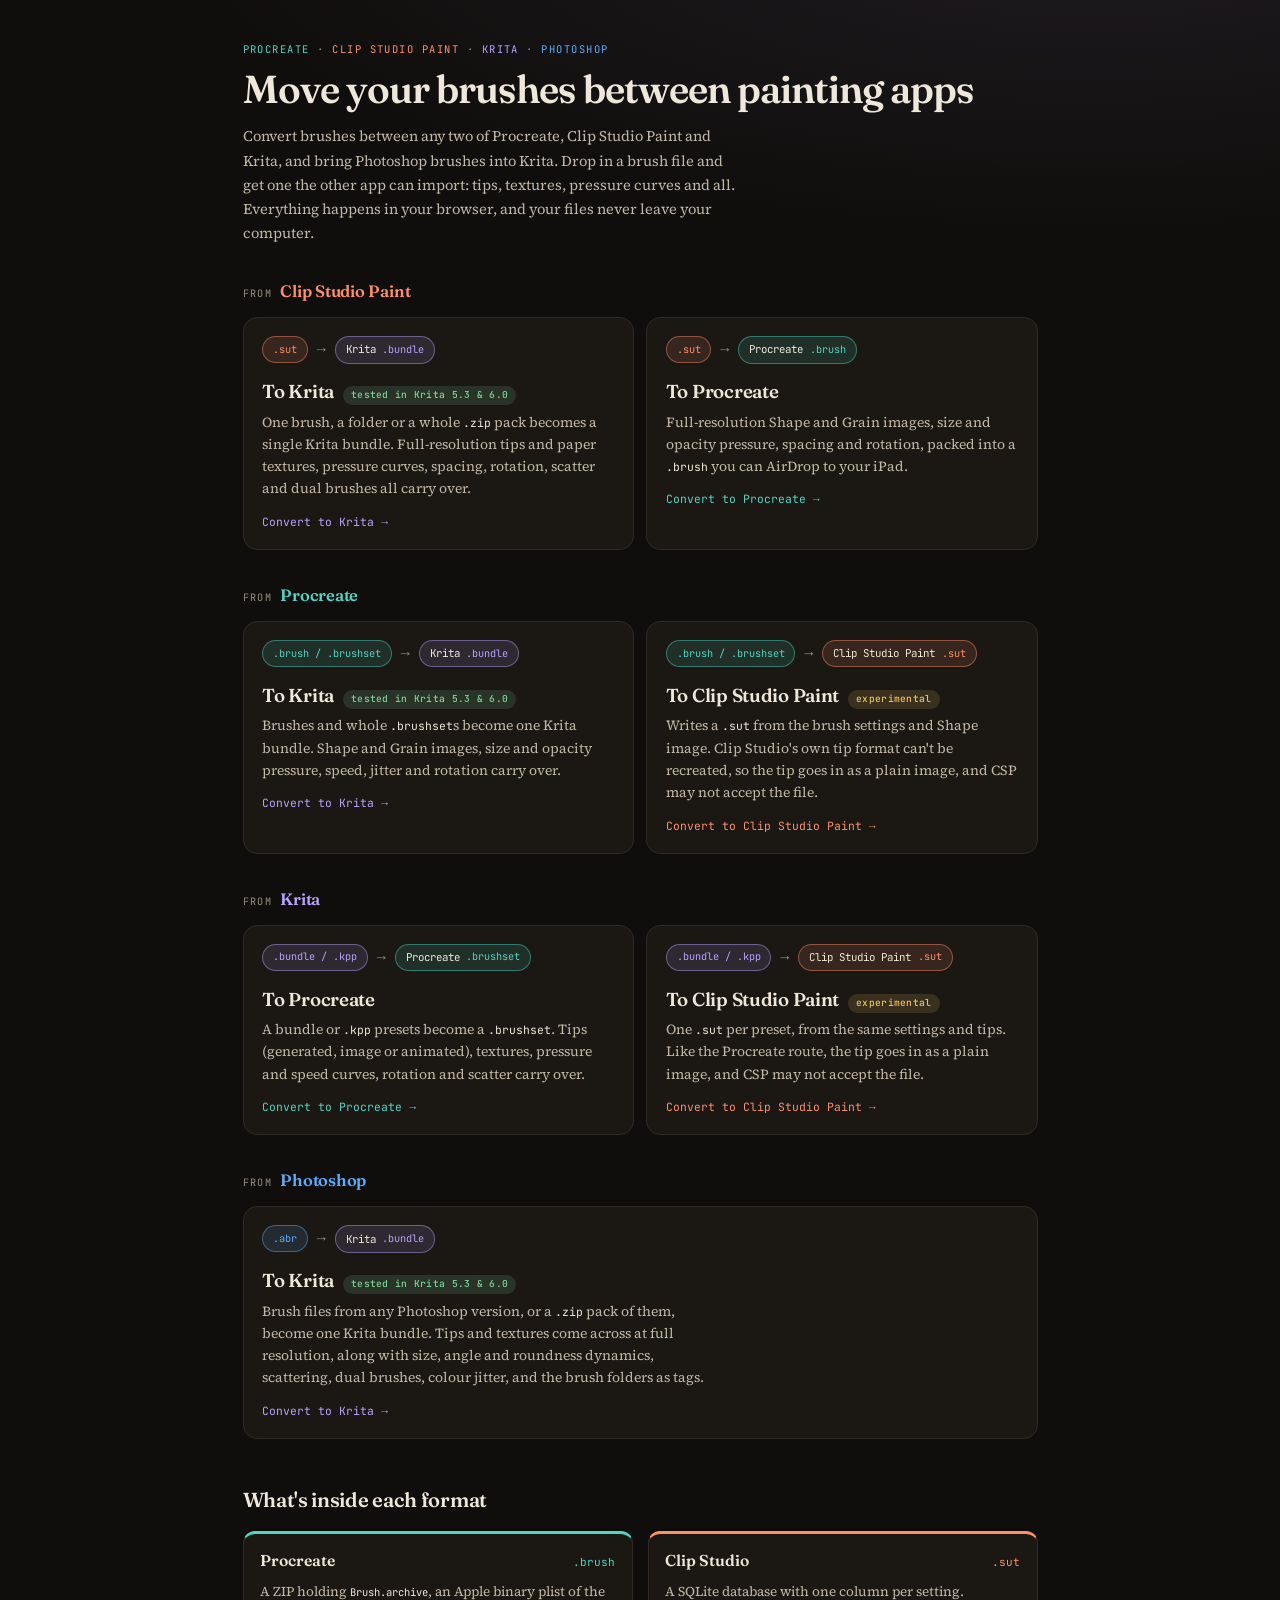
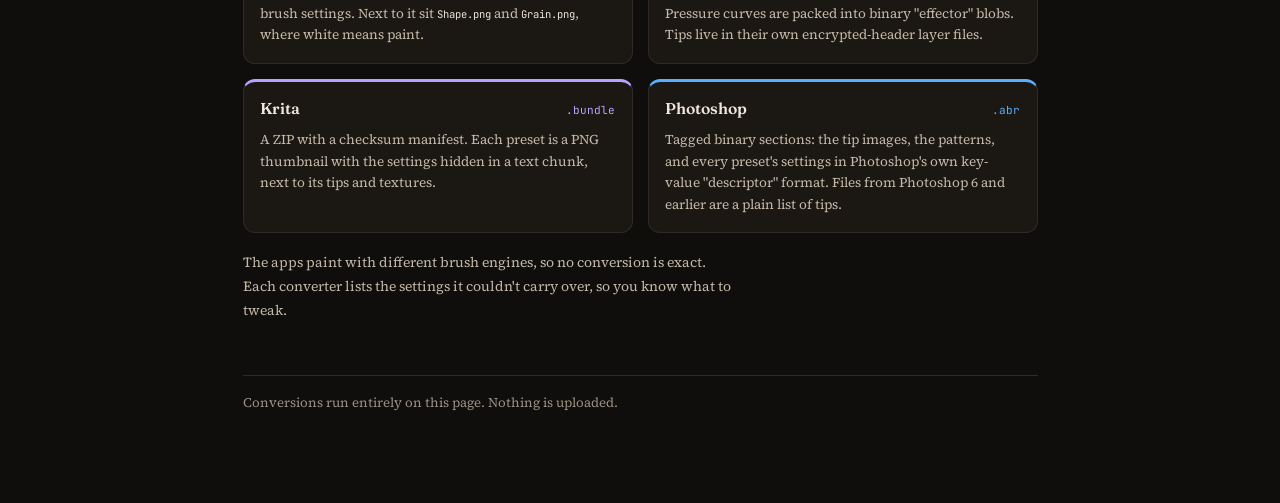
==== commit 4f5db08a: "v3" ====
--- a/index.html
+++ b/index.html
@@ -4,16 +4,16 @@
   <meta charset="UTF-8">
   <meta name="viewport" content="width=device-width, initial-scale=1.0">
   <title>Brush Converters</title>
-  <meta name="description" content="Move brushes between Procreate, Clip Studio Paint and Krita, right in your browser.">
+  <meta name="description" content="Move brushes between Procreate, Clip Studio Paint and Krita, and bring Photoshop brushes into Krita, right in your browser.">
   <link rel="stylesheet" href="assets/fonts.css">
   <link rel="stylesheet" href="assets/style.css">
 </head>
 <body class="to-krita">
   <div class="wrap">
     <header>
-      <p class="kicker"><span class="c-procreate">Procreate</span> · <span class="c-csp">Clip Studio Paint</span> · <span class="c-krita">Krita</span></p>
+      <p class="kicker"><span class="c-procreate">Procreate</span> · <span class="c-csp">Clip Studio Paint</span> · <span class="c-krita">Krita</span> · <span class="c-photoshop">Photoshop</span></p>
       <h1>Move your brushes between painting apps</h1>
-      <p class="subtitle">Convert brushes between any two of the three apps. Drop in a brush file and get one the other app can import: tips, textures, pressure curves and all. Everything happens in your browser, and your files never leave your computer.</p>
+      <p class="subtitle">Convert brushes between any two of Procreate, Clip Studio Paint and Krita, and bring Photoshop brushes into Krita. Drop in a brush file and get one the other app can import: tips, textures, pressure curves and all. Everything happens in your browser, and your files never leave your computer.</p>
     </header>
 
     <nav class="routes" aria-label="Converters">
@@ -92,6 +92,21 @@
         </a>
         </div>
       </section>
+      <section class="route-group" aria-labelledby="from-photoshop">
+        <h2 id="from-photoshop"><span class="from">From</span> <span class="c-photoshop">Photoshop</span></h2>
+        <div class="route-pair">
+        <a class="route to-krita" href="tools/photoshop-to-krita/">
+          <span class="route-line">
+            <span class="fmt photoshop"><span class="app">Photoshop</span> <code>.abr</code></span>
+            <span class="arrow" aria-hidden="true">→</span>
+            <span class="fmt krita"><span class="app">Krita</span> <code>.bundle</code></span>
+          </span>
+          <span class="route-title">To Krita <span class="tag ok">tested in Krita 5.3 &amp; 6.0</span></span>
+          <span class="route-desc">Brush files from any Photoshop version, or a <code>.zip</code> pack of them, become one Krita bundle. Tips and textures come across at full resolution, along with size, angle and roundness dynamics, scattering, dual brushes, colour jitter, and the brush folders as tags.</span>
+          <span class="route-go">Convert to Krita →</span>
+        </a>
+        </div>
+      </section>
     </nav>
 
     <h2>What's inside each format</h2>
@@ -108,8 +123,12 @@
         <h3>Krita <code>.bundle</code></h3>
         <p>A ZIP with a checksum manifest. Each preset is a PNG thumbnail with the settings hidden in a text chunk, next to its tips and textures.</p>
       </section>
+      <section class="format photoshop">
+        <h3>Photoshop <code>.abr</code></h3>
+        <p>Tagged binary sections: the tip images, the patterns, and every preset's settings in Photoshop's own key-value "descriptor" format. Files from Photoshop 6 and earlier are a plain list of tips.</p>
+      </section>
     </div>
-    <p class="note">The three apps paint with different brush engines, so no conversion is exact. Each converter lists the settings it couldn't carry over, so you know what to tweak.</p>
+    <p class="note">The apps paint with different brush engines, so no conversion is exact. Each converter lists the settings it couldn't carry over, so you know what to tweak.</p>
 
     <footer>Conversions run entirely on this page. Nothing is uploaded.</footer>
   </div>
--- a/assets/style.css
+++ b/assets/style.css
@@ -1,6 +1,6 @@
 /* Shared theme for the brush converters.
  * Each painting app has its own colour, used wherever that app appears:
- * Clip Studio Paint = coral, Procreate = teal, Krita = violet. A converter page
+ * Clip Studio Paint = coral, Procreate = teal, Krita = violet, Photoshop = blue. A converter page
  * takes the colour of the app it converts *to* (body.to-csp / to-procreate / to-krita). */
 *, *::before, *::after { box-sizing: border-box; margin: 0; padding: 0; }
 :root {
@@ -8,7 +8,7 @@
   --void: #100e0c; --deep: #15120f; --surf: #1b1814; --raised: #221e19; --card: #29241e;
   --rule: #2f2a23; --rule-hi: #463d32;
   --t1: #efe7da; --t2: #c3b8a8; --t3: #9a8f80;
-  --csp: #ff8f6b; --procreate: #4fd6c4; --krita: #b9a2ff;
+  --csp: #ff8f6b; --procreate: #4fd6c4; --krita: #b9a2ff; --photoshop: #5aaeff;
   --ok: #7fd49b; --warn: #f0c25a; --err: #ff6b6b; --code: #a6c8ff; --num: #a6c8ff;
   --accent: var(--krita);
   --mono: 'JetBrains Mono', ui-monospace, monospace;
@@ -18,7 +18,7 @@
 body.to-csp { --accent: var(--csp); }
 body.to-procreate { --accent: var(--procreate); }
 body.to-krita { --accent: var(--krita); }
-.c-csp { color: var(--csp); } .c-procreate { color: var(--procreate); } .c-krita { color: var(--krita); }
+.c-csp { color: var(--csp); } .c-procreate { color: var(--procreate); } .c-krita { color: var(--krita); } .c-photoshop { color: var(--photoshop); }
 .c-ok { color: var(--ok); } .c-err { color: var(--err); } .warn { color: var(--warn); }
 
 html { font-size: 15px; }
@@ -47,7 +47,7 @@
 .crumbs .sw-app { padding: .2rem .6rem; border-radius: 999px; border: 1px solid var(--rule); color: var(--t2); }
 .crumbs .sw-app:hover { color: var(--t1); border-color: var(--rule-hi); }
 .crumbs .sw-app[aria-current] { color: var(--c); border-color: color-mix(in srgb, var(--c) 55%, transparent); background: color-mix(in srgb, var(--c) 12%, transparent); }
-.sw-app.c-csp { --c: var(--csp); } .sw-app.c-procreate { --c: var(--procreate); } .sw-app.c-krita { --c: var(--krita); }
+.sw-app.c-csp { --c: var(--csp); } .sw-app.c-procreate { --c: var(--procreate); } .sw-app.c-krita { --c: var(--krita); } .sw-app.c-photoshop { --c: var(--photoshop); }
 
 /* Headings */
 header { margin-bottom: 2.25rem; }
@@ -65,7 +65,7 @@
 .fmt { --c: var(--t2); display: inline-flex; align-items: center; gap: .45rem; padding: .3rem .65rem; border-radius: 999px; font-size: .72rem; color: var(--t1); white-space: nowrap;
   background: color-mix(in srgb, var(--c) 12%, var(--surf)); border: 1px solid color-mix(in srgb, var(--c) 45%, transparent); }
 .fmt code { color: var(--c); font-size: .95em; }
-.fmt.csp { --c: var(--csp); } .fmt.procreate { --c: var(--procreate); } .fmt.krita { --c: var(--krita); }
+.fmt.csp { --c: var(--csp); } .fmt.procreate { --c: var(--procreate); } .fmt.krita { --c: var(--krita); } .fmt.photoshop { --c: var(--photoshop); }
 
 /* Drop zone: a blank canvas */
 .drop { position: relative; border: 1.5px dashed var(--rule-hi); border-radius: 14px; padding: 2.25rem 1.25rem 2rem; text-align: center; cursor: pointer; transition: border-color .2s, background .2s; margin-bottom: 1.25rem;
@@ -185,6 +185,7 @@
 .route-group h2 .from { font-family: var(--mono); font-size: .68rem; font-weight: 400; letter-spacing: .14em; text-transform: uppercase; color: var(--t3); }
 .route-pair { display: grid; gap: .8rem; }
 @media (min-width: 700px) { .route-pair { grid-template-columns: 1fr 1fr; } }
+.route-pair > .route:only-child { grid-column: 1 / -1; }
 /* The group heading names the source app, so its chip only shows the file types. */
 .route-pair .route-line .fmt:first-child .app { display: none; }
 .route { display: block; padding: 1.2rem 1.25rem 1.25rem; border-radius: 14px; background: var(--surf); border: 1px solid var(--rule); color: var(--t2); text-decoration: none; transition: border-color .2s, transform .2s, background .2s; }
@@ -206,9 +207,9 @@
 .tag.exp { color: var(--warn); background: color-mix(in srgb, var(--warn) 14%, transparent); }
 
 /* Landing: one column per file format */
-.formats { display: grid; grid-template-columns: repeat(auto-fit, minmax(220px, 1fr)); gap: 1rem; }
+.formats { display: grid; grid-template-columns: repeat(auto-fit, minmax(300px, 1fr)); gap: 1rem; }
 .format { padding: 1rem 1.1rem 1.1rem; border-radius: 12px; background: var(--surf); border: 1px solid var(--rule); border-top: 3px solid var(--c); }
-.format.csp { --c: var(--csp); } .format.procreate { --c: var(--procreate); } .format.krita { --c: var(--krita); }
+.format.csp { --c: var(--csp); } .format.procreate { --c: var(--procreate); } .format.krita { --c: var(--krita); } .format.photoshop { --c: var(--photoshop); }
 .format h3 { font-family: var(--display); font-size: 1.05rem; font-weight: 600; color: var(--t1); display: flex; align-items: baseline; justify-content: space-between; gap: .5rem; margin-bottom: .55rem; }
 .format h3 code { font-size: .74rem; font-weight: 400; color: var(--c); }
 .format p { font-family: var(--serif); font-size: .9rem; color: var(--t2); line-height: 1.6; }
